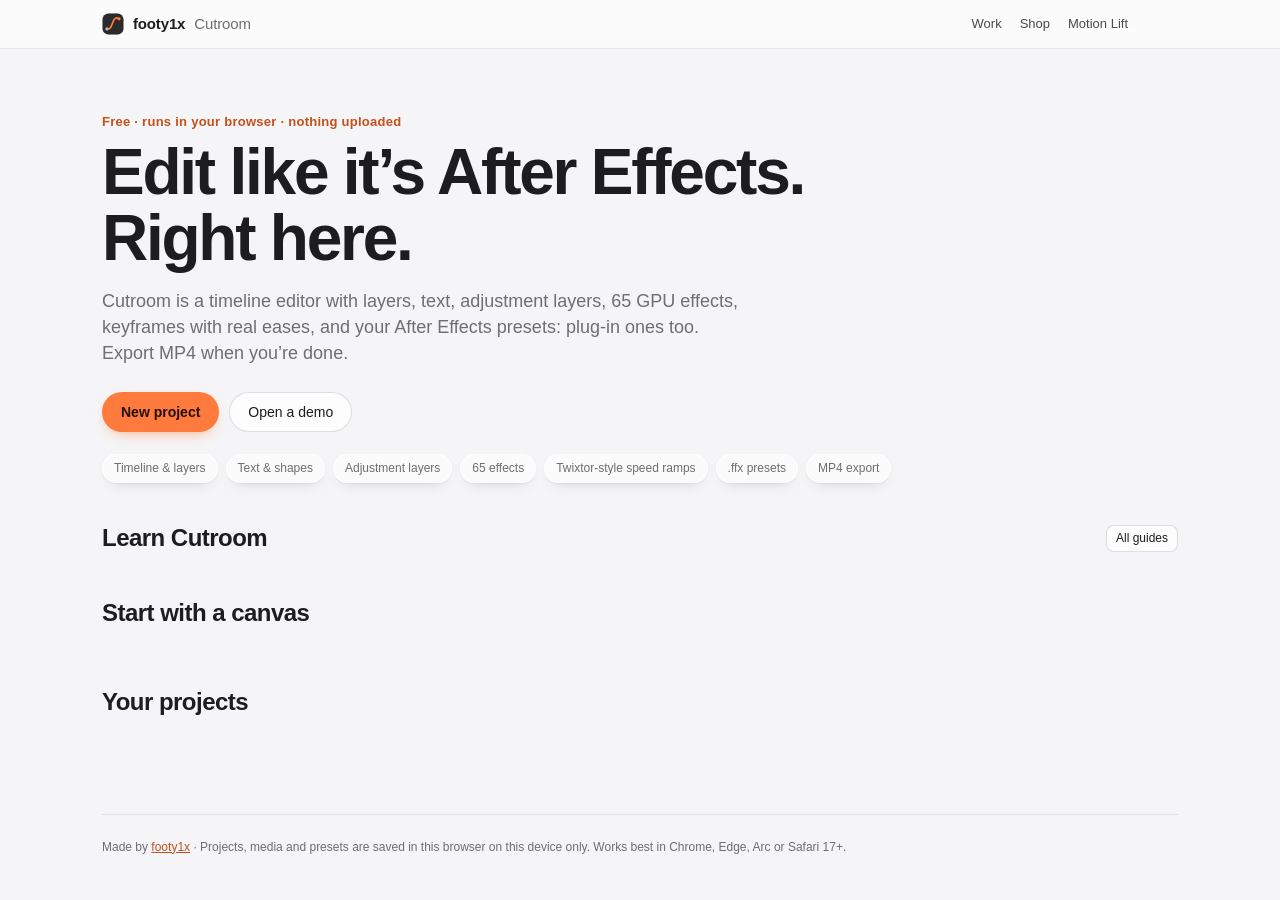
==== cutroom.html @ 0541ae6a "Update cutroom.html" ====
<!doctype html>
<html lang="en">
<head>
  <meta charset="utf-8" />
  <meta name="viewport" content="width=device-width, initial-scale=1" />
  <title>Cutroom — a free video editor in your browser · footy1x</title>
  <link rel="canonical" href="https://footy1x.store/cutroom" />
  <meta property="og:title" content="Cutroom — a free video editor in your browser" />
  <meta property="og:description" content="Timeline, layers, 65 GPU effects, keyframes, your After Effects presets and MP4 export. By footy1x." />
  <meta name="description" content="Cutroom by footy1x: edit videos in your browser. Timeline, layers, text, 65 GPU effects, keyframes, After Effects presets (plug-ins included) and MP4 export. Nothing is uploaded." />
  <link rel="icon" href="data:image/svg+xml,<svg xmlns='http://www.w3.org/2000/svg' viewBox='0 0 20 20'><rect x='.5' y='.5' width='19' height='19' rx='5.5' fill='%232b2b2b'/><path d='M4.5 14.5H6C9.2 14.5 9.6 4.4 13.2 4.4c1.3 0 1.6.9 2.3.9' fill='none' stroke='%23ff7a3d' stroke-width='1.5' stroke-linecap='round'/><circle cx='4.5' cy='14.5' r='1.45' fill='%23b9b9b9'/><circle cx='15.5' cy='5.3' r='1.45' fill='%23ff7a3d'/></svg>" />
  <script>try { const t = localStorage.getItem('cutroom-theme'); if (t) document.documentElement.dataset.theme = t; } catch {}</script>
  <link rel="stylesheet" href="cutroom.css" />
</head>
<body>
  <!-- Home -->
  <section id="home" class="home">
    <header class="home-nav">
      <div class="wrap">
        <a class="brand" href="./" title="footy1x.store">
          <svg class="mark" viewBox="0 0 20 20" aria-hidden="true"><rect x=".5" y=".5" width="19" height="19" rx="5.5" fill="#2b2b2b" stroke="rgba(0,0,0,.1)"/><path d="M4.5 14.5H6C9.2 14.5 9.6 4.4 13.2 4.4c1.3 0 1.6.9 2.3.9" fill="none" stroke="#ff7a3d" stroke-width="1.5" stroke-linecap="round"/><circle cx="4.5" cy="14.5" r="1.45" fill="#b9b9b9"/><circle cx="15.5" cy="5.3" r="1.45" fill="#ff7a3d"/></svg>
          footy1x <span class="sub">Cutroom</span>
        </a>
        <div class="spacer"></div>
        <a class="navlink" href="./#work">Work</a>
        <a class="navlink" href="./#shop">Shop</a>
        <a class="navlink" href="motion-lift.html">Motion Lift</a>
        <button class="icon-btn" data-act="theme" data-i="moon" title="Light / dark"></button>
      </div>
    </header>
    <div class="wrap">
      <div class="home-hero">
        <div class="eyebrow">Free · runs in your browser · nothing uploaded</div>
        <h1>Edit like it’s After Effects.<br />Right here.</h1>
        <p>Cutroom is a timeline editor with layers, text, adjustment layers, 65 GPU effects, keyframes with real eases, and your After Effects presets: plug-in ones too. Export MP4 when you’re done.</p>
        <div class="hero-cta">
          <button class="primary" data-act="newproj" data-i="plus">New project</button>
          <button data-act="demo" data-i="sparkle">Open a demo</button>
        </div>
        <div class="chips-row">
          <span class="pill">Timeline &amp; layers</span><span class="pill">Text &amp; shapes</span><span class="pill">Adjustment layers</span>
          <span class="pill">65 effects</span><span class="pill">Twixtor-style speed ramps</span><span class="pill">.ffx presets</span><span class="pill">MP4 export</span>
        </div>
        
      </div>
      <div class="row-between" style="margin-top:8px"><h2>Learn Cutroom</h2><button class="small" data-act="learn" data-i="sparkle">All guides</button></div>
      <div id="learn"></div>
      <h2 style="margin-top:40px">Start with a canvas</h2>
      <div class="formats" id="formats"></div>
      <div class="home-list">
        <div class="row-between"><h2>Your projects</h2><span class="muted small" id="projCount"></span></div>
        <div id="projects" class="projects"></div>
      </div>
      <footer class="home-foot">Made by <a href="./">footy1x</a> · Projects, media and presets are saved in this browser on this device only. Works best in Chrome, Edge, Arc or Safari 17+.</footer>
    </div>
  </section>

  <!-- Editor -->
  <section id="editor" class="editor hidden">
    <header class="topbar">
      <button class="icon-btn" id="btnHome" data-i="back" title="All projects"></button>
      <a class="brand" href="./" target="_blank" rel="noopener" title="footy1x.store">
        <svg class="mark" viewBox="0 0 20 20" aria-hidden="true"><rect x=".5" y=".5" width="19" height="19" rx="5.5" fill="#2b2b2b"/><path d="M4.5 14.5H6C9.2 14.5 9.6 4.4 13.2 4.4c1.3 0 1.6.9 2.3.9" fill="none" stroke="#ff7a3d" stroke-width="1.5" stroke-linecap="round"/><circle cx="4.5" cy="14.5" r="1.45" fill="#b9b9b9"/><circle cx="15.5" cy="5.3" r="1.45" fill="#ff7a3d"/></svg>
      </a>
      <div class="proj-title">
        <input id="projName" class="ghost-input" spellcheck="false" aria-label="Project name" />
        <span class="muted mono small" id="projMeta" style="padding-left:6px"></span>
      </div>
      <div class="spacer"></div>
      <span class="muted small editor-hide-small" id="saveState"></span>
      <div class="sep"></div>
      <button class="icon-btn" id="btnUndo" data-i="undo" title="Undo (⌘Z)"></button>
      <button class="icon-btn" id="btnRedo" data-i="redo" title="Redo (⇧⌘Z)"></button>
      <div class="sep"></div>
      <button class="icon-btn" data-act="theme" data-i="moon" title="Light / dark"></button>
      <button class="icon-btn" data-act="help" data-i="help" title="Shortcuts (?)"></button>
      <button class="icon-btn" id="btnSettings" data-i="gear" title="Project settings"></button>
      <button class="primary" id="btnExport" data-i="export">Export</button>
    </header>

    <div class="workspace">
      <aside class="left" id="left"></aside>
      <main class="viewer" id="viewer">
        <div class="viewer-tools">
          <select id="previewScale" title="Preview quality">
            <option value="auto">Preview: Auto</option><option value="1">Full</option><option value="0.5">Half</option><option value="0.25">Quarter</option>
          </select>
          <span class="muted small mono" id="fpsMeter"></span>
        </div>
        <div class="stage" id="stage">
          <div class="canvas-wrap" id="canvasWrap">
            <canvas id="gl"></canvas>
            <svg id="overlay" class="overlay"></svg>
          </div>
          <div class="empty-stage glass" id="emptyStage">
            <p class="big">This is your canvas.</p>
            <p class="muted" style="margin:0">Drop videos, photos or music anywhere, or add a layer.</p>
            <div class="row"><button class="primary" data-act="import" data-i="upload">Import media</button><button data-act="text" data-i="text">Add text</button></div>
          </div>
        </div>
        <div class="transport">
          <button class="icon-btn" data-act="start" data-i="start" title="Go to start (Home)"></button>
          <button class="icon-btn" data-act="prev" data-i="prev" title="Previous frame (←)"></button>
          <button class="play" id="btnPlay" data-i="play" title="Play (Space)"></button>
          <button class="icon-btn" data-act="next" data-i="next" title="Next frame (→)"></button>
          <button class="icon-btn" data-act="end" data-i="end" title="Go to end (End)"></button>
          <button class="icon-btn" data-act="split" data-i="split" title="Split at playhead (S)"></button>
          <span class="mono timecode" id="timecode"></span>
          <label class="loop small muted"><input type="checkbox" id="loop" checked /> Loop</label>
        </div>
      </main>
      <aside class="right" id="right"></aside>
    </div>

    <div class="resizer" id="tlResizer" title="Drag to resize the timeline"></div>
    <section class="timeline" id="timeline"></section>
    <nav class="mtabs" id="mtabs" aria-label="Panels">
      <button data-m="add" data-i="plus">Add</button>
      <button data-m="edit" data-i="edit">Edit</button>
      <button data-m="fx" data-i="wand">Effects</button>
      <button data-m="pre" data-i="preset">Presets</button>
      <button data-m="tl" data-i="layers">Timeline</button>
    </nav>
  </section>

  <div id="modal" class="modal hidden"></div>
  <div id="toast" class="toast glass hidden"></div>
  <div id="dropHint" class="drop-hint hidden">Drop to import</div>

  <script type="module" src="cutroom.js"></script>
<!-- Cloudflare Web Analytics (same as every footy1x.store page: page views only, no cookies) -->
<script type="module" src="https://static.cloudflareinsights.com/beacon.min.js" data-cf-beacon='{"token": "ae19d1f118524552bea4a54e08a238dd"}'></script>
</body>
</html>
---- cutroom.css ----
/* Cutroom — styled after footy1x.store: Apple white glass, soft orange/blue light behind the glass, orange accent.
   Dark mode swaps the same tokens (topbar sun/moon button, remembered per browser). */
:root {
  --bg: #f5f5f7; --bg-2: #ebebf0; --stage: #e4e4ea; --text: #1d1d1f; --muted: #6e6e73; --faint: #a1a1a6;
  --glass: rgba(255,255,255,.62); --glass-2: rgba(255,255,255,.82); --solid: #ffffff; --edge: rgba(255,255,255,.85);
  --line: rgba(0,0,0,.08); --line2: rgba(0,0,0,.13); --hover: rgba(0,0,0,.045); --press: rgba(0,0,0,.08);
  --field: rgba(255,255,255,.9); --field-line: rgba(0,0,0,.12);
  --blur: blur(26px) saturate(180%);
  --shadow: 0 1px 2px rgba(0,0,0,.04), 0 12px 32px -14px rgba(0,0,0,.14), 0 40px 80px -44px rgba(0,0,0,.22);
  --shadow-sm: 0 1px 2px rgba(0,0,0,.05), 0 6px 16px -8px rgba(0,0,0,.18);
  --accent: #ff7a3d; --accent-2: #ff925f; --accent-ink: #220f05; --link: #c4501a; --accent-soft: rgba(255,122,61,.14);
  --key: #ff7a3d; --play: #ff7a3d; --danger: #e5484d;
  --video: #4f7cf0; --image: #23a487; --text-l: #b05cc8; --shape: #e8892b; --solid-l: #8a8f98; --adjustment: #7a62e0; --audio: #2f9e5e;
  --r: 12px;
  --font: -apple-system, BlinkMacSystemFont, "SF Pro Display", "SF Pro Text", "Inter", "Segoe UI", Roboto, Helvetica, Arial, sans-serif;
  --mono: ui-monospace, "SF Mono", SFMono-Regular, Menlo, monospace;
  color-scheme: light;
}
:root[data-theme=dark] {
  --bg: #0e0f12; --bg-2: #15171b; --stage: #0a0b0d; --text: #f1f2f5; --muted: #9298a3; --faint: #5d636e;
  --glass: rgba(28,30,36,.72); --glass-2: rgba(36,39,46,.86); --solid: #1b1d22; --edge: rgba(255,255,255,.07);
  --line: rgba(255,255,255,.07); --line2: rgba(255,255,255,.12); --hover: rgba(255,255,255,.06); --press: rgba(255,255,255,.1);
  --field: rgba(255,255,255,.06); --field-line: rgba(255,255,255,.12);
  --shadow: 0 1px 2px rgba(0,0,0,.3), 0 20px 50px -20px rgba(0,0,0,.6);
  --shadow-sm: 0 1px 2px rgba(0,0,0,.3), 0 8px 20px -10px rgba(0,0,0,.6);
  --accent-soft: rgba(255,122,61,.18); --link: #ff9a66;
  color-scheme: dark;
}
* { box-sizing: border-box; }
html, body { margin: 0; height: 100%; background: var(--bg); color: var(--text); font: 13px/1.45 var(--font); -webkit-font-smoothing: antialiased; overflow: hidden; }
/* soft light behind the glass, like footy1x.store */
body::before { content: ""; position: fixed; inset: -10vh -10vw; z-index: -1; pointer-events: none;
  background: radial-gradient(40% 36% at 88% 8%, rgba(255,122,61,.22), transparent 70%),
              radial-gradient(36% 32% at 6% 40%, rgba(10,132,255,.11), transparent 70%),
              radial-gradient(40% 36% at 74% 94%, rgba(255,170,90,.16), transparent 70%); }
:root[data-theme=dark] body::before { opacity: .55; }
button, select, input, textarea { font: inherit; color: inherit; }
:focus-visible { outline: 2px solid var(--accent); outline-offset: 2px; }
.ic { display: block; flex: none; }

/* glass surface */
.glass { background: var(--glass); -webkit-backdrop-filter: var(--blur); backdrop-filter: var(--blur); border: 1px solid var(--edge); box-shadow: var(--shadow-sm); }

button { background: var(--glass-2); border: 1px solid var(--line2); border-radius: 9px; padding: 6px 12px; cursor: pointer; display: inline-flex; align-items: center; gap: 6px; justify-content: center;
  transition: background .15s, border-color .15s, transform .12s, box-shadow .15s; white-space: nowrap; color: var(--text); }
button:hover { background: var(--solid); border-color: var(--line2); box-shadow: var(--shadow-sm); }
button:active { transform: scale(.97); }
button:disabled { opacity: .4; cursor: default; box-shadow: none; transform: none; }
button.primary { background: var(--accent); color: var(--accent-ink); border-color: transparent; font-weight: 600; box-shadow: 0 6px 16px -8px rgba(255,122,61,.8); }
button.primary:hover { background: var(--accent-2); }
button.danger { color: var(--danger); }
button.small { padding: 4px 9px; font-size: 12px; border-radius: 8px; }
.icon-btn { width: 32px; height: 32px; padding: 0; background: transparent; border-color: transparent; color: var(--text); border-radius: 9px; }
.icon-btn:hover { background: var(--hover); box-shadow: none; }
.icon-btn.on { color: var(--accent); }
.icon-btn.sm { width: 24px; height: 24px; border-radius: 7px; }
select, input[type=text], input[type=number], textarea { background: var(--field); border: 1px solid var(--field-line); border-radius: 8px; padding: 5px 8px; outline: none; color: var(--text); }
select:focus, input:focus, textarea:focus { border-color: var(--accent); box-shadow: 0 0 0 3px var(--accent-soft); }
input[type=color] { width: 30px; height: 24px; border: 1px solid var(--field-line); border-radius: 7px; padding: 0; background: none; cursor: pointer; }
input[type=color]::-webkit-color-swatch-wrapper { padding: 2px; } input[type=color]::-webkit-color-swatch { border: none; border-radius: 5px; }
input[type=checkbox] { accent-color: var(--accent); width: 15px; height: 15px; }
input[type=range] { accent-color: var(--accent); }
.hidden { display: none !important; }
.muted { color: var(--muted); }
.small { font-size: 12px; }
.mono { font-family: var(--mono); font-variant-numeric: tabular-nums; }
.row { display: flex; gap: 8px; align-items: center; flex-wrap: wrap; }
.row-between { display: flex; justify-content: space-between; align-items: center; gap: 8px; }
.spacer { flex: 1; }
h1, h2, h3 { margin: 0; font-weight: 650; letter-spacing: -0.022em; }
.brand { display: flex; align-items: center; gap: 9px; font-weight: 650; font-size: 15px; letter-spacing: -.01em; text-decoration: none; color: var(--text); }
.brand svg.mark { width: 22px; height: 22px; }
.brand .sub { color: var(--muted); font-weight: 500; }
::-webkit-scrollbar { width: 10px; height: 10px; }
::-webkit-scrollbar-thumb { background: var(--line2); border-radius: 99px; border: 3px solid transparent; background-clip: padding-box; }
::-webkit-scrollbar-track { background: transparent; }

/* ---------- home ---------- */
.home { height: 100%; overflow: auto; }
.home-nav { position: sticky; top: 0; z-index: 5; background: var(--glass); -webkit-backdrop-filter: var(--blur); backdrop-filter: var(--blur); border-bottom: 1px solid var(--line); }
.home-nav .wrap { display: flex; align-items: center; gap: 18px; height: 48px; }
.wrap { max-width: 1120px; margin: 0 auto; padding: 0 22px; }
.home-nav a.navlink { font-size: 13px; color: var(--text); text-decoration: none; opacity: .8; }
.home-nav a.navlink:hover { opacity: 1; }
.home-hero { padding: 64px 0 30px; }
.eyebrow { color: var(--link); font-weight: 600; font-size: 13px; letter-spacing: .02em; }
.home-hero h1 { font-size: clamp(36px, 6vw, 64px); line-height: 1.03; margin-top: 8px; letter-spacing: -.035em; }
.home-hero p { font-size: 18px; max-width: 640px; margin: 16px 0 26px; color: var(--muted); }
.hero-cta { display: flex; gap: 10px; flex-wrap: wrap; }
.hero-cta button { height: 40px; padding: 0 18px; border-radius: 999px; font-size: 14px; }
.chips-row { display: flex; gap: 8px; flex-wrap: wrap; margin-top: 22px; }
.pill { font-size: 12px; padding: 5px 11px; border-radius: 999px; background: var(--glass); border: 1px solid var(--edge); box-shadow: var(--shadow-sm); color: var(--muted); }
.home h2 { font-size: 24px; }
.formats { display: grid; grid-template-columns: repeat(auto-fill, minmax(138px, 1fr)); gap: 12px; margin-top: 14px; }
.format { border-radius: 16px; padding: 16px; cursor: pointer; display: grid; gap: 10px; justify-items: start; transition: transform .2s cubic-bezier(.2,.8,.2,1), box-shadow .2s; }
.format:hover { transform: translateY(-3px); box-shadow: var(--shadow); }
.format .shape { background: linear-gradient(150deg, #ffb48a, #ff7a3d 55%, #e85d1f); border-radius: 5px; box-shadow: inset 0 1px 0 rgba(255,255,255,.5); }
.format b { font-size: 13px; }
.format span { font-size: 11.5px; color: var(--muted); }
.home-list { margin: 40px auto 80px; }
.projects { display: grid; grid-template-columns: repeat(auto-fill, minmax(230px, 1fr)); gap: 14px; margin-top: 14px; }
.proj { border-radius: 16px; overflow: hidden; cursor: pointer; transition: transform .2s, box-shadow .2s; }
.proj:hover { transform: translateY(-2px); box-shadow: var(--shadow); }
.proj .thumb { aspect-ratio: 16/10; background: #111 center/contain no-repeat; display: grid; place-items: center; color: #888; }
.proj .meta { padding: 10px 12px; display: flex; justify-content: space-between; align-items: center; gap: 6px; }
.proj .meta div { min-width: 0; }
.proj .meta b { display: block; white-space: nowrap; overflow: hidden; text-overflow: ellipsis; }
.empty-note { color: var(--muted); padding: 34px; border: 1px dashed var(--line2); border-radius: 16px; text-align: center; }
.home-foot { color: var(--muted); font-size: 12px; padding: 24px 0 40px; border-top: 1px solid var(--line); }
.home-foot a { color: var(--link); }
.mobile-note { display: none; }

/* ---------- editor ---------- */
.editor { height: 100%; display: grid; grid-template-rows: 52px minmax(200px, 1fr) 7px var(--tl-h, 290px); }
.topbar { display: flex; align-items: center; gap: 4px; padding: 0 10px; border-bottom: 1px solid var(--line); background: var(--glass); -webkit-backdrop-filter: var(--blur); backdrop-filter: var(--blur); z-index: 3; }
.proj-title { display: flex; flex-direction: column; line-height: 1.1; margin-left: 6px; }
.ghost-input { background: transparent !important; border: 1px solid transparent !important; padding: 2px 5px; font-weight: 600; width: 240px; box-shadow: none !important; }
.ghost-input:hover { border-color: var(--line2) !important; }
.save-dot { width: 7px; height: 7px; border-radius: 50%; background: #34c759; display: inline-block; margin-right: 6px; }
.save-dot.busy { background: var(--accent); }
.topbar .sep { width: 1px; height: 22px; background: var(--line2); margin: 0 6px; }
.topbar .primary { height: 34px; padding: 0 16px; border-radius: 999px; margin-left: 6px; }
.workspace { display: grid; grid-template-columns: 252px minmax(0, 1fr) 336px; min-height: 0; }
.left, .right { min-height: 0; min-width: 0; overflow-y: auto; overflow-x: hidden; background: var(--glass); -webkit-backdrop-filter: var(--blur); backdrop-filter: var(--blur); }
.left { border-right: 1px solid var(--line); }
.right { border-left: 1px solid var(--line); display: flex; flex-direction: column; }
.viewer { display: grid; grid-template-rows: 38px 1fr 50px; grid-template-columns: minmax(0, 1fr); min-width: 0; min-height: 0; overflow: hidden; background: var(--stage); }
.viewer-tools { display: flex; align-items: center; gap: 10px; padding: 0 12px; }
.viewer-tools select { padding: 3px 6px; font-size: 12px; }
.stage { position: relative; min-height: 0; display: grid; place-items: center; overflow: hidden;
  background-image: radial-gradient(circle at 1px 1px, var(--line2) 1px, transparent 0); background-size: 18px 18px; }
.canvas-wrap { position: relative; border-radius: 4px; box-shadow: 0 0 0 1px rgba(0,0,0,.08), 0 24px 60px -20px rgba(0,0,0,.45); background: #000; }
.canvas-wrap canvas { display: block; width: 100%; height: 100%; border-radius: 4px; }
.overlay { position: absolute; inset: 0; width: 100%; height: 100%; overflow: visible; }
.overlay .box { fill: none; stroke: var(--accent); stroke-width: 1.4; vector-effect: non-scaling-stroke; }
.overlay .handle { fill: #fff; stroke: var(--accent); stroke-width: 1.6; vector-effect: non-scaling-stroke; cursor: nwse-resize; }
.overlay .rot { fill: var(--accent); stroke: #fff; stroke-width: 1.4; vector-effect: non-scaling-stroke; cursor: grab; }
.overlay .hit { fill: transparent; cursor: move; }
.empty-stage { position: absolute; text-align: center; pointer-events: none; padding: 28px 30px; border-radius: 20px; }
.empty-stage .row { justify-content: center; pointer-events: auto; margin-top: 14px; }
.empty-stage .big { font-size: 22px; font-weight: 650; margin: 0 0 4px; letter-spacing: -.02em; }
.transport { min-width: 0; overflow: hidden; display: flex; align-items: center; justify-content: center; gap: 2px; border-top: 1px solid var(--line); background: var(--glass); -webkit-backdrop-filter: var(--blur); backdrop-filter: var(--blur); }
.transport .play { width: 40px; height: 40px; border-radius: 50%; background: var(--text); color: var(--bg); border: none; margin: 0 6px; padding: 0; }
.transport .play:hover { background: var(--accent); color: var(--accent-ink); }
.timecode { margin-left: 12px; color: var(--muted); white-space: nowrap; overflow: hidden; text-overflow: ellipsis; min-width: 0; font-size: 12px; }
.timecode b { color: var(--text); font-weight: 500; }
.loop { display: flex; align-items: center; gap: 5px; margin-left: 10px; white-space: nowrap; }
.resizer { cursor: row-resize; background: var(--line); }
.resizer:hover { background: var(--accent); }

/* ---------- panels ---------- */
.panel-tabs { display: flex; gap: 3px; margin: 10px 10px 0; padding: 3px; border-radius: 11px; background: var(--hover); position: sticky; top: 10px; z-index: 2; -webkit-backdrop-filter: var(--blur); backdrop-filter: var(--blur); }
.panel-tabs button { flex: 1; background: transparent; border-color: transparent; color: var(--muted); padding: 6px 4px; border-radius: 8px; font-weight: 500; box-shadow: none; }
.panel-tabs button.on { background: var(--solid); color: var(--text); box-shadow: var(--shadow-sm); }
.panel-tabs .count { font-size: 10.5px; padding: 0 6px; border-radius: 99px; background: var(--accent-soft); color: var(--link); }
.panel-body { padding: 10px 14px 60px; overflow-y: auto; overflow-x: hidden; flex: 1; min-width: 0; }
.section { border-bottom: 1px solid var(--line); padding: 12px 0; }
.section:last-child { border-bottom: none; }
.section-title { font-size: 11px; font-weight: 600; text-transform: uppercase; letter-spacing: .07em; color: var(--muted); margin-bottom: 8px; display: flex; justify-content: space-between; align-items: center; gap: 6px; }
.add-grid { display: grid; grid-template-columns: repeat(2, minmax(0, 1fr)); gap: 6px; }
.add-grid button { min-width: 0; overflow: hidden; display: grid; grid-template-columns: auto 1fr; grid-template-rows: auto auto; column-gap: 8px; justify-items: start; align-items: center; padding: 9px 10px; text-align: left; border-radius: 11px; }
.add-grid button .ic { grid-row: span 2; color: var(--accent); }
.add-grid button b { font-weight: 600; font-size: 12.5px; }
.add-grid button small { color: var(--muted); font-size: 11px; white-space: nowrap; overflow: hidden; text-overflow: ellipsis; max-width: 100%; }
.bin { display: grid; grid-template-columns: repeat(2, minmax(0, 1fr)); gap: 8px; }
.bin-item { background: var(--solid); border: 1px solid var(--line); border-radius: 10px; overflow: hidden; cursor: pointer; position: relative; transition: transform .15s, box-shadow .15s; }
.bin-item:hover { transform: translateY(-1px); box-shadow: var(--shadow-sm); border-color: var(--accent); }
.bin-item .th { aspect-ratio: 16/10; background: #111 center/cover no-repeat; display: grid; place-items: center; color: #aaa; }
.bin-item .nm { font-size: 11px; padding: 5px 7px; white-space: nowrap; overflow: hidden; text-overflow: ellipsis; }
.bin-item .dur { position: absolute; right: 5px; top: 5px; background: rgba(0,0,0,.6); color: #fff; border-radius: 5px; padding: 0 5px; font-size: 10px; }
.bin-item .add { position: absolute; left: 5px; top: 5px; background: var(--accent); color: var(--accent-ink); border-radius: 6px; padding: 2px; opacity: 0; transition: opacity .15s; }
.bin-item:hover .add { opacity: 1; }

/* property rows */
.prop { display: grid; grid-template-columns: 20px minmax(0, 1fr) auto; align-items: center; gap: 6px; min-height: 30px; }
.prop .lbl { color: var(--text); opacity: .85; white-space: nowrap; overflow: hidden; text-overflow: ellipsis; font-size: 12px; }
.prop .ctl { display: flex; gap: 4px; align-items: center; justify-content: flex-end; }
.kf { width: 18px; height: 18px; padding: 0; border: none; background: transparent; color: var(--faint); box-shadow: none !important; border-radius: 5px; }
.kf .ic { width: 11px; height: 11px; }
.kf:hover { background: var(--hover); color: var(--key); }
.kf.anim { color: color-mix(in srgb, var(--key) 55%, var(--faint)); }
.kf.on { color: var(--key); }
.num { min-width: 56px; padding: 3px 7px; border-radius: 6px; color: var(--link); cursor: ew-resize; text-align: right; user-select: none; font-variant-numeric: tabular-nums; font-weight: 500; }
.num:hover { background: var(--accent-soft); }
.num-edit { width: 72px; padding: 2px 6px; text-align: right; }
.ease-row { display: flex; gap: 6px; align-items: center; padding: 0 0 6px 26px; }
.ease-row select { font-size: 11px; padding: 2px 4px; min-width: 0; flex: 1; max-width: 150px; }
.fx-card { background: var(--solid); border: 1px solid var(--line); border-radius: 12px; margin-bottom: 8px; box-shadow: var(--shadow-sm); overflow: hidden; }
.fx-card.sel { border-color: var(--accent); }
.fx-head { display: flex; align-items: center; gap: 6px; padding: 7px 8px; cursor: pointer; }
.fx-head b { flex: 1; font-weight: 600; white-space: nowrap; overflow: hidden; text-overflow: ellipsis; }
.fx-head .chev { color: var(--muted); }
.fx-body { padding: 2px 10px 10px; border-top: 1px solid var(--line); }
.fx-card.off .fx-head b { color: var(--muted); text-decoration: line-through; }
.fx-note { font-size: 11.5px; color: var(--muted); padding: 6px 0 2px; }
.curve-view { width: 100%; height: 120px; background: var(--hover); border-radius: 8px; display: block; margin: 6px 0; }
.browser { display: grid; gap: 8px; }
.chips { display: flex; gap: 4px; flex-wrap: wrap; }
.chip { padding: 3px 10px; border-radius: 99px; font-size: 11.5px; background: transparent; box-shadow: none; }
.chip.on { background: var(--text); color: var(--bg); border-color: transparent; }
.fx-grid { display: grid; grid-template-columns: repeat(2, minmax(0, 1fr)); gap: 7px; }
.fx-tile { min-width: 0; overflow: hidden; text-align: left; padding: 0; display: flex; flex-direction: column; align-items: stretch; gap: 0; border-radius: 11px; background: var(--solid); }
.fx-tile .tthumb { aspect-ratio: 16/10; background: var(--bg-2) center/cover no-repeat; display: block; }
.fx-tile .tl { padding: 6px 8px 7px; display: flex; flex-direction: column; min-width: 0; }
.fx-tile b { font-weight: 600; font-size: 12px; white-space: nowrap; overflow: hidden; text-overflow: ellipsis; }
.fx-tile small { color: var(--muted); font-size: 10.5px; }
.preset-grid { display: grid; grid-template-columns: repeat(2, minmax(0, 1fr)); gap: 7px; }
.preset { min-width: 0; background: var(--solid); border: 1px solid var(--line); border-radius: 12px; overflow: hidden; display: grid; box-shadow: var(--shadow-sm); transition: transform .15s, box-shadow .15s; }
.preset:hover { transform: translateY(-1px); box-shadow: var(--shadow); }
.preset .pthumb { aspect-ratio: 16/10; background: var(--bg-2) center/cover no-repeat; cursor: pointer; position: relative; }
.preset .pthumb::after { content: "Apply"; position: absolute; inset: auto 6px 6px auto; background: var(--accent); color: var(--accent-ink); font-size: 11px; font-weight: 600; padding: 2px 8px; border-radius: 99px; opacity: 0; transition: opacity .15s; }
.preset:hover .pthumb::after { opacity: 1; }
.preset .pinfo { padding: 7px 8px; display: grid; gap: 2px; }
.preset .pn { font-weight: 600; font-size: 12px; white-space: nowrap; overflow: hidden; text-overflow: ellipsis; }
.preset .pm { font-size: 10.5px; color: var(--muted); white-space: nowrap; overflow: hidden; text-overflow: ellipsis; }
.preset .pact { display: flex; gap: 2px; padding: 0 4px 5px; }
.drop-zone { border: 1.5px dashed var(--line2); border-radius: 14px; padding: 16px; text-align: center; color: var(--muted); background: var(--hover); }
.drop-zone .ic { margin: 0 auto 6px; color: var(--accent); }
.drop-zone.over { border-color: var(--accent); color: var(--text); background: var(--accent-soft); }
.hint { color: var(--muted); font-size: 12px; padding: 6px 0; }
textarea.text-content { width: 100%; min-height: 64px; resize: vertical; }

/* ---------- timeline ---------- */
.timeline { background: var(--glass); -webkit-backdrop-filter: var(--blur); backdrop-filter: var(--blur); display: grid; grid-template-rows: 42px 1fr; min-height: 0; }
.tl-bar { display: flex; align-items: center; gap: 6px; padding: 0 10px; border-bottom: 1px solid var(--line); }
.tl-bar b { font-weight: 650; }
.tl-bar input[type=range] { width: 110px; }
.tl-bar button.on { color: var(--link); border-color: var(--accent); background: var(--accent-soft); }
.tl-main { display: grid; grid-template-columns: 210px 1fr; min-height: 0; }
.tl-heads { overflow: hidden; border-right: 1px solid var(--line); position: relative; }
.tl-heads-inner { position: relative; }
.tl-head { height: 36px; display: flex; align-items: center; gap: 4px; padding: 0 6px 0 4px; border-bottom: 1px solid var(--line); cursor: pointer; }
.tl-head:hover { background: var(--hover); }
.tl-head.sel { background: var(--accent-soft); }
.tl-head .nm { flex: 1; white-space: nowrap; overflow: hidden; text-overflow: ellipsis; font-size: 12px; display: flex; align-items: center; gap: 6px; }
.tl-head .nm .ic { color: var(--muted); }
.tl-head .grip { cursor: grab; color: var(--faint); padding: 0 2px; font-size: 11px; letter-spacing: -2px; }
.tl-head .icon-btn { width: 24px; height: 24px; color: var(--muted); }
.tl-head .icon-btn.off { color: var(--faint); }
.tl-head .sw { width: 4px; height: 20px; border-radius: 3px; flex: none; }
.tl-scroll { overflow: auto; position: relative; }
.tl-content { position: relative; min-height: 100%; }
.ruler { position: sticky; top: 0; height: 26px; background: var(--glass-2); -webkit-backdrop-filter: var(--blur); backdrop-filter: var(--blur); border-bottom: 1px solid var(--line); z-index: 3; cursor: pointer; }
.ruler .tick { position: absolute; bottom: 0; width: 1px; background: var(--line2); }
.ruler .lab { position: absolute; top: 4px; font-size: 10px; color: var(--muted); transform: translateX(4px); font-family: var(--mono); }
.ruler .marker { position: absolute; top: 13px; width: 11px; height: 12px; margin-left: -5.5px; background: var(--accent); clip-path: polygon(0 0, 100% 0, 100% 55%, 50% 100%, 0 55%); cursor: pointer; }
.heads-spacer { height: 26px; border-bottom: 1px solid var(--line); background: var(--glass-2); position: sticky; top: 0; z-index: 2; display: flex; align-items: center; padding: 0 10px; font-size: 11px; font-weight: 600; text-transform: uppercase; letter-spacing: .07em; color: var(--muted); }
.track { position: relative; height: 36px; border-bottom: 1px solid var(--line); }
.track.sel { background: var(--accent-soft); }
.clip { position: absolute; top: 4px; height: 28px; border-radius: 8px; background: var(--c, #555); border: 1px solid rgba(0,0,0,.12); overflow: hidden; cursor: grab; display: flex; align-items: center; color: #fff; font-size: 11px; font-weight: 500; user-select: none;
  box-shadow: inset 0 1px 0 rgba(255,255,255,.25), 0 1px 2px rgba(0,0,0,.12); }
.clip.sel { box-shadow: 0 0 0 2px var(--bg), 0 0 0 4px var(--accent); }
.clip.hidden-l { opacity: .4; }
.clip .cl-name { padding: 0 10px; white-space: nowrap; overflow: hidden; text-overflow: ellipsis; pointer-events: none; text-shadow: 0 1px 2px rgba(0,0,0,.45); position: relative; z-index: 1; display: flex; align-items: center; gap: 5px; }
.clip .cl-thumbs { position: absolute; inset: 0; background-repeat: repeat-x; background-size: auto 100%; opacity: .45; pointer-events: none; }
.clip .trim { position: absolute; top: 0; bottom: 0; width: 8px; cursor: ew-resize; z-index: 2; }
.clip .trim.l { left: 0; } .clip .trim.r { right: 0; }
.clip .trim:hover { background: rgba(255,255,255,.4); }
.clip .kd { position: absolute; bottom: 2px; width: 8px; height: 8px; margin-left: -4px; background: #fff; border: 1.5px solid var(--key); transform: rotate(45deg); z-index: 1; cursor: pointer; border-radius: 1px; }
.clip .ramp { position: absolute; right: 6px; top: 50%; transform: translateY(-50%); z-index: 1; opacity: .9; }
.playhead { position: absolute; top: 0; bottom: 0; width: 2px; margin-left: -1px; background: var(--play); z-index: 4; pointer-events: none; }
.playhead::before { content: ''; position: absolute; top: 2px; left: -6px; width: 14px; height: 13px; background: var(--play); border-radius: 3px 3px 7px 7px; }
.snap-line { position: absolute; top: 26px; bottom: 0; width: 1px; background: var(--accent); z-index: 5; pointer-events: none; }
.marker-line { position: absolute; top: 26px; bottom: 0; width: 1px; background: color-mix(in srgb, var(--accent) 35%, transparent); pointer-events: none; }
.end-shade { position: absolute; top: 26px; bottom: 0; background: var(--hover); pointer-events: none; }
.drop-line { position: absolute; left: 0; right: 0; height: 2px; background: var(--accent); z-index: 5; pointer-events: none; }
.tl-empty { position: absolute; left: 20px; top: 50px; color: var(--muted); display: flex; gap: 10px; align-items: center; }

/* ---------- menus, modal & toast ---------- */
.menu { position: fixed; z-index: 70; min-width: 190px; padding: 5px; border-radius: 12px; display: grid; }
.menu button { justify-content: flex-start; background: transparent; border: none; box-shadow: none; padding: 7px 10px; border-radius: 8px; font-size: 12.5px; }
.menu button:hover { background: var(--accent); color: var(--accent-ink); }
.menu button .k { margin-left: auto; color: var(--muted); font-size: 11px; padding-left: 16px; }
.menu button:hover .k { color: var(--accent-ink); }
.menu hr { border: none; border-top: 1px solid var(--line); margin: 4px 6px; }
.modal { position: fixed; inset: 0; background: rgba(20, 20, 24, .28); display: grid; place-items: center; z-index: 50; -webkit-backdrop-filter: blur(8px); backdrop-filter: blur(8px); animation: fade .18s ease-out; }
:root[data-theme=dark] .modal { background: rgba(0,0,0,.5); }
.dialog { border-radius: 20px; padding: 24px; width: min(500px, calc(100vw - 32px)); max-height: calc(100vh - 40px); overflow: auto; display: grid; gap: 14px; background: var(--glass-2); -webkit-backdrop-filter: var(--blur); backdrop-filter: var(--blur); border: 1px solid var(--edge); box-shadow: var(--shadow); animation: pop .22s cubic-bezier(.2,.9,.3,1.2); }
.dialog h2 { font-size: 22px; }
.dialog .kicker { color: var(--link); font-size: 12px; font-weight: 600; letter-spacing: .04em; text-transform: uppercase; }
.dialog label.f { display: grid; gap: 5px; font-size: 12px; color: var(--muted); }
.dialog label.f > * { color: var(--text); }
.dialog .grid2 { display: grid; grid-template-columns: repeat(2, minmax(0, 1fr)); gap: 10px; }
.dialog select { width: 100%; min-width: 0; }
.dialog.wide { width: min(680px, calc(100vw - 32px)); }
@media (max-width: 560px) { .dialog .grid2, .enh-modes { grid-template-columns: 1fr; } }
.dialog .actions { display: flex; justify-content: flex-end; gap: 8px; margin-top: 4px; }
.dialog .actions button { height: 36px; padding: 0 16px; border-radius: 999px; }
.keys { display: grid; grid-template-columns: auto 1fr; gap: 6px 14px; font-size: 12.5px; }
.keys kbd { font-family: var(--mono); font-size: 11px; background: var(--solid); border: 1px solid var(--line2); border-bottom-width: 2px; border-radius: 6px; padding: 1px 6px; justify-self: start; }
.progress { height: 8px; background: var(--hover); border-radius: 99px; overflow: hidden; }
.progress > div { height: 100%; background: linear-gradient(90deg, var(--accent), #ffb27f); width: 0; transition: width .2s; }
.report { display: grid; gap: 4px; font-size: 12px; max-height: 280px; overflow: auto; }
.report > div { padding: 7px 9px; border-radius: 9px; background: var(--hover); }
.report .ok b { color: #1f9d55; } .report .no b { color: #d0702c; }
.toast { position: fixed; bottom: 24px; left: 50%; transform: translateX(-50%); padding: 10px 18px; border-radius: 999px; z-index: 60; max-width: 80vw; font-weight: 500; animation: rise .25s cubic-bezier(.2,.9,.3,1.2); }
.drop-hint { position: fixed; inset: 14px; border: 2px dashed var(--accent); border-radius: 24px; display: grid; place-items: center; font-size: 22px; font-weight: 650; background: color-mix(in srgb, var(--bg) 80%, transparent); z-index: 40; pointer-events: none; }
@keyframes fade { from { opacity: 0; } }
@keyframes pop { from { opacity: 0; transform: scale(.96) translateY(6px); } }
@keyframes rise { from { opacity: 0; transform: translate(-50%, 10px); } }

@media (max-width: 1180px) { .workspace { grid-template-columns: 216px minmax(0, 1fr) 300px; } .ghost-input { width: 170px; } }
/* ---------- AI Enhance dialog ---------- */
.enh-modes { display: grid; grid-template-columns: 1fr 1fr; gap: 8px; }
.enh-mode { display: grid; gap: 4px; text-align: left; justify-items: start; align-content: start; padding: 12px; border-radius: 14px; white-space: normal; }
.enh-mode b { font-size: 14px; } .enh-mode span { font-size: 12px; color: var(--muted); line-height: 1.4; }
.enh-mode.on { border-color: var(--accent); box-shadow: 0 0 0 3px var(--accent-soft); }
.enh-prev-wrap { display: grid; gap: 6px; }
.enh-preview { width: 100%; max-height: 46vh; object-fit: contain; border-radius: 12px; background: #111; }
.enh-split { width: 100%; }
.dialog input[type=range] { width: 100%; }

/* ---------- phone / small tablet: preview on top, one panel below, tab bar at the bottom ---------- */
.mtabs { display: none; }
.tour-hole { position: fixed; z-index: 80; border-radius: 14px; box-shadow: 0 0 0 9999px rgba(15, 15, 20, .55); pointer-events: none; transition: all .35s cubic-bezier(.2,.8,.2,1); }
.tour-card { position: fixed; z-index: 81; width: min(340px, calc(100vw - 24px)); border-radius: 18px; padding: 16px 18px; display: grid; gap: 8px; background: var(--glass-2);
  -webkit-backdrop-filter: var(--blur); backdrop-filter: var(--blur); border: 1px solid var(--edge); box-shadow: var(--shadow); animation: pop .25s cubic-bezier(.2,.9,.3,1.2); }
.tour-card h3 { font-size: 17px; }
.tour-card p { margin: 0; color: var(--muted); font-size: 13px; line-height: 1.5; }
.tour-card .row { justify-content: space-between; margin-top: 4px; }
.tour-card .dots { display: flex; gap: 4px; }
.tour-card .dots i { width: 6px; height: 6px; border-radius: 50%; background: var(--line2); }
.tour-card .dots i.on { background: var(--accent); width: 16px; border-radius: 3px; }
.learn-grid { display: grid; grid-template-columns: repeat(auto-fill, minmax(230px, 1fr)); gap: 12px; margin-top: 14px; }
.learn { border-radius: 16px; padding: 16px; cursor: pointer; display: grid; gap: 6px; justify-content: stretch; justify-items: start; align-content: start; transition: transform .2s, box-shadow .2s; text-align: left; }
.learn:hover { transform: translateY(-2px); box-shadow: var(--shadow); }
.learn .ic { color: var(--accent); }
.learn b { font-size: 14px; }
.learn span { color: var(--muted); font-size: 12.5px; }
.guide ol { margin: 0; padding-left: 20px; display: grid; gap: 8px; color: var(--text); font-size: 13.5px; }
.guide ol li::marker { color: var(--accent); font-weight: 700; }
.guide .tip { font-size: 12.5px; color: var(--muted); background: var(--accent-soft); border-radius: 10px; padding: 8px 10px; }
.tips { font-size: 12px; color: var(--muted); display: flex; gap: 8px; align-items: flex-start; background: var(--accent-soft); border-radius: 10px; padding: 8px 10px; margin: 8px 0; }
.tips .ic { color: var(--accent); margin-top: 1px; }

@media (max-width: 820px) {
  html, body { overscroll-behavior: none; }
  .editor { grid-template-rows: 50px minmax(180px, 42vh) minmax(0, 1fr) calc(58px + env(safe-area-inset-bottom)); grid-template-columns: 100%; height: 100dvh; }
  .workspace { display: contents; }
  .topbar { grid-row: 1; padding: 0 6px; gap: 2px; }
  .topbar .brand, .topbar .sep, #saveState, .topbar [data-act=theme], #btnSettings, #projMeta { display: none; }
  .ghost-input { width: 40vw !important; font-size: 14px; }
  .topbar .primary { padding: 0 12px; height: 32px; }
  .viewer { grid-row: 2; grid-template-rows: 1fr 46px; }
  .viewer-tools { display: none; }
  .transport { gap: 0; }
  .transport .icon-btn { width: 36px; height: 36px; }
  .transport .play { width: 38px; height: 38px; margin: 0 2px; }
  .transport [data-act=start], .transport [data-act=end], .loop { display: none; }
  .timecode { font-size: 11px; margin-left: 6px; }
  .left, .right, .timeline, .resizer { display: none !important; grid-row: 3; }
  body.m-add .left, body.m-edit .right, body.m-fx .right, body.m-pre .right { display: flex !important; flex-direction: column; border: none; }
  body.m-add .left { display: block !important; }
  body.m-tl .timeline { display: grid !important; }
  .panel-tabs { display: none; }
  .panel-body { padding-bottom: 24px; }
  .mtabs { grid-row: 4; display: flex; justify-content: space-around; align-items: stretch; padding: 4px 4px env(safe-area-inset-bottom); border-top: 1px solid var(--line);
    background: var(--glass-2); -webkit-backdrop-filter: var(--blur); backdrop-filter: var(--blur); }
  .mtabs button { flex: 1; flex-direction: column; gap: 2px; background: transparent; border: none; box-shadow: none; font-size: 10.5px; color: var(--muted); padding: 4px 0; border-radius: 10px; }
  .mtabs button.on { color: var(--accent); }
  .mtabs button.on .ic { transform: translateY(-1px); }
  .tl-bar { gap: 4px; overflow-x: auto; }
  .tl-bar b, #tlCount, .tl-bar input[type=range] { display: none; }
  .tl-main { grid-template-columns: 104px 1fr; }
  .tl-head .grip, .tl-head .sw { display: none; }
  .track, .tl-head { height: 44px; }
  .clip { top: 5px; height: 34px; }
  .clip .trim { width: 14px; }
  .clip, .ruler, .overlay, .num, .tl-head .grip { touch-action: none; }
  .tl-scroll { touch-action: pan-x pan-y; }
  .add-grid button { padding: 12px 10px; }
  .prop { min-height: 38px; }
  .num { padding: 6px 8px; }
  .kf { width: 26px; height: 26px; }
  .menu button { padding: 11px 12px; font-size: 14px; }
  .home-hero { padding: 34px 0 20px; }
  .hero-cta button { flex: 1; }
  .formats { grid-template-columns: repeat(2, 1fr); }
  .dialog { padding: 18px; border-radius: 18px; }
  .toast { bottom: calc(76px + env(safe-area-inset-bottom)); }
}
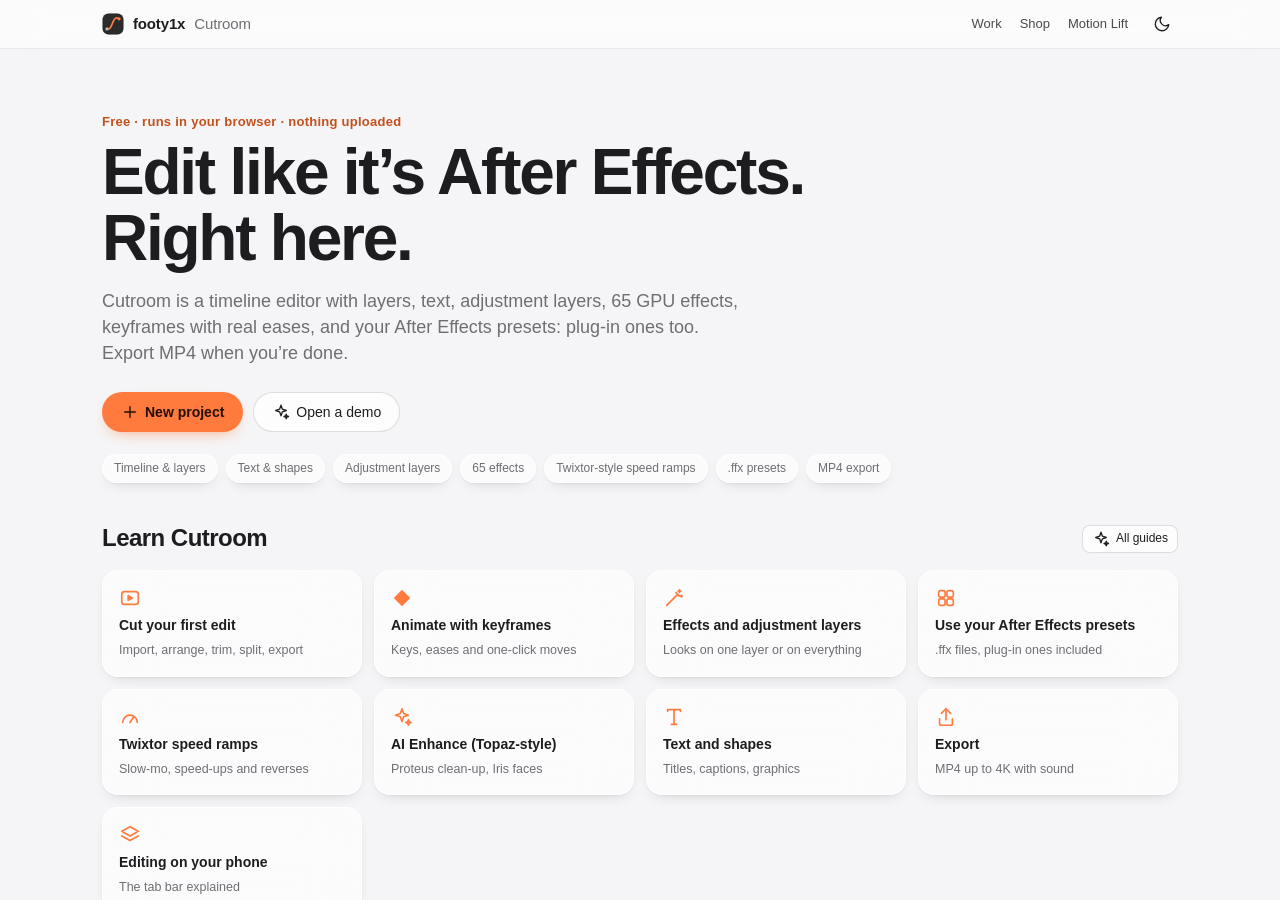
==== commit 7a5061fe: "Update cutroom.html" ====
--- a/cutroom.html
+++ b/cutroom.html
@@ -2,7 +2,15 @@
 <html lang="en">
 <head>
   <meta charset="utf-8" />
-  <meta name="viewport" content="width=device-width, initial-scale=1" />
+  <meta name="viewport" content="width=device-width, initial-scale=1, viewport-fit=cover" />
+  <!-- iPhone: Share > Add to Home Screen opens Cutroom full screen like an app -->
+  <meta name="apple-mobile-web-app-capable" content="yes" />
+  <meta name="mobile-web-app-capable" content="yes" />
+  <meta name="apple-mobile-web-app-title" content="Cutroom" />
+  <meta name="apple-mobile-web-app-status-bar-style" content="default" />
+  <meta name="theme-color" content="#f5f5f7" media="(prefers-color-scheme: light)" />
+  <meta name="theme-color" content="#111113" media="(prefers-color-scheme: dark)" />
+  <link rel="apple-touch-icon" href="cutroom-icon.png" />
   <title>Cutroom — a free video editor in your browser · footy1x</title>
   <link rel="canonical" href="https://footy1x.store/cutroom" />
   <meta property="og:title" content="Cutroom — a free video editor in your browser" />
@@ -73,7 +81,7 @@
       <button class="icon-btn" id="btnRedo" data-i="redo" title="Redo (⇧⌘Z)"></button>
       <div class="sep"></div>
       <button class="icon-btn" data-act="theme" data-i="moon" title="Light / dark"></button>
-      <button class="icon-btn" data-act="help" data-i="help" title="Shortcuts (?)"></button>
+      <button class="icon-btn" id="btnHelp" data-act="help" data-i="help" title="Help and shortcuts (?)"></button>
       <button class="icon-btn" id="btnSettings" data-i="gear" title="Project settings"></button>
       <button class="primary" id="btnExport" data-i="export">Export</button>
     </header>
--- a/cutroom.css
+++ b/cutroom.css
@@ -308,6 +308,18 @@
 .enh-prev-wrap { display: grid; gap: 6px; }
 .enh-preview { width: 100%; max-height: 46vh; object-fit: contain; border-radius: 12px; background: #111; }
 .enh-split { width: 100%; }
+.enh-head { margin-top: 2px; }
+.seg { display: inline-flex; padding: 3px; gap: 2px; border-radius: 999px; background: var(--hover); }
+.seg button { height: 28px; padding: 0 14px; border-radius: 999px; border: 0; background: transparent; box-shadow: none; font-size: 12.5px; }
+.seg button.on { background: var(--solid); color: var(--text); box-shadow: 0 1px 3px rgba(0,0,0,.14); font-weight: 600; }
+.enh-sliders { display: grid; grid-template-columns: repeat(2, minmax(0, 1fr)); gap: 6px 18px; }
+.enh-slider { display: grid; grid-template-columns: minmax(0, 1fr) 34px; grid-template-rows: auto auto; align-items: center; gap: 2px 8px; font-size: 12px; color: var(--muted); }
+.enh-slider > span:first-child { grid-column: 1 / -1; }
+.enh-slider input { grid-column: 1; }
+.enh-slider .enh-val { text-align: right; color: var(--text); font-size: 11.5px; }
+.enh-slider.off { opacity: .55; }
+.enh-reset { justify-self: start; display: inline-flex; gap: 5px; align-items: center; }
+@media (max-width: 560px) { .enh-sliders { grid-template-columns: 1fr; } }
 .dialog input[type=range] { width: 100%; }
 
 /* ---------- phone / small tablet: preview on top, one panel below, tab bar at the bottom ---------- */
@@ -379,3 +391,44 @@
   .dialog { padding: 18px; border-radius: 18px; }
   .toast { bottom: calc(76px + env(safe-area-inset-bottom)); }
 }
+/* AE-style cache bar under the ruler */
+.ruler .cache-bar { position: absolute; left: 0; right: 0; bottom: 0; height: 3px; pointer-events: none; }
+.ruler .cache-bar > div { position: absolute; top: 0; height: 3px; background: #2fbf4a; border-radius: 1px; }
+
+/* ---------- touch screens: no grey tap flash, no iOS callouts on the timeline, no double-tap zoom on controls ---------- */
+@media (pointer: coarse) {
+  * { -webkit-tap-highlight-color: transparent; }
+  button, .clip, .preset, .pthumb, .learn, .enh-mode, .mtabs button { touch-action: manipulation; }
+  .timeline, .clip, .ruler, .overlay, .tl-head, .viewer { -webkit-touch-callout: none; -webkit-user-select: none; user-select: none; }
+  .menu button { min-height: 42px; }
+}
+@media (max-width: 820px) {
+  /* iOS zooms the page into any text field under 16 px: keep them at 16 */
+  input[type=text], input[type=number], input:not([type]), select, textarea, .num-edit, .ghost-input { font-size: 16px !important; }
+  /* notch and home bar */
+  .editor { grid-template-rows: calc(50px + env(safe-area-inset-top)) minmax(180px, 42vh) minmax(0, 1fr) calc(58px + env(safe-area-inset-bottom)); }
+  .topbar { padding-top: env(safe-area-inset-top); padding-left: max(6px, env(safe-area-inset-left)); padding-right: max(6px, env(safe-area-inset-right)); }
+  .home-nav { padding-top: env(safe-area-inset-top); }
+  .home-nav .wrap { gap: 12px; }
+  .home-nav .brand .sub, .home-nav a.navlink[href$="motion-lift.html"] { display: none; }
+  .menu { max-height: calc(100dvh - 24px); overflow: auto; min-width: 220px; }
+  /* dialogs become bottom sheets */
+  .modal { place-items: end center; }
+  .dialog, .dialog.wide { width: 100%; max-width: 100%; max-height: 92dvh; border-radius: 22px 22px 0 0; padding: 18px 16px calc(18px + env(safe-area-inset-bottom)); animation: sheet .28s cubic-bezier(.2,.9,.3,1); }
+  .dialog .actions { position: sticky; bottom: calc(-18px - env(safe-area-inset-bottom)); margin: 0 -16px calc(-18px - env(safe-area-inset-bottom)); padding: 10px 16px calc(10px + env(safe-area-inset-bottom));
+    background: var(--glass-2); -webkit-backdrop-filter: var(--blur); backdrop-filter: var(--blur); border-top: 1px solid var(--line); flex-wrap: wrap; }
+  .dialog .actions button { flex: 1; height: 44px; }
+  .enh-preview { max-height: 38vh; }
+  .enh-slider input { height: 28px; }
+}
+@keyframes sheet { from { transform: translateY(40px); opacity: 0; } }
+/* AI Enhance: starting looks, full-screen compare */
+.enh-looks { grid-column: 1 / -1; display: flex; flex-wrap: wrap; align-items: center; gap: 6px; }
+.enh-looks .chip { border: 1px solid var(--line2); display: inline-flex; align-items: center; gap: 4px; }
+.enh-preview { cursor: ew-resize; touch-action: none; }
+.enh-prev-wrap.big { position: fixed; inset: 0; z-index: 90; background: #000; padding: env(safe-area-inset-top) 0 env(safe-area-inset-bottom); grid-template-rows: 1fr auto; }
+.enh-prev-wrap.big .enh-preview { max-height: none; height: 100%; border-radius: 0; }
+.enh-prev-wrap.big .enh-split { margin: 8px 16px 14px; width: auto; }
+@media (pointer: coarse) { .menu .k { display: none; } }
+.enh-big-hint { display: none; }
+.enh-prev-wrap.big .enh-big-hint { display: block; position: absolute; top: calc(10px + env(safe-area-inset-top)); left: 50%; transform: translateX(-50%); color: #fff; font-size: 12px; background: rgba(0,0,0,.5); padding: 5px 12px; border-radius: 99px; pointer-events: none; }
